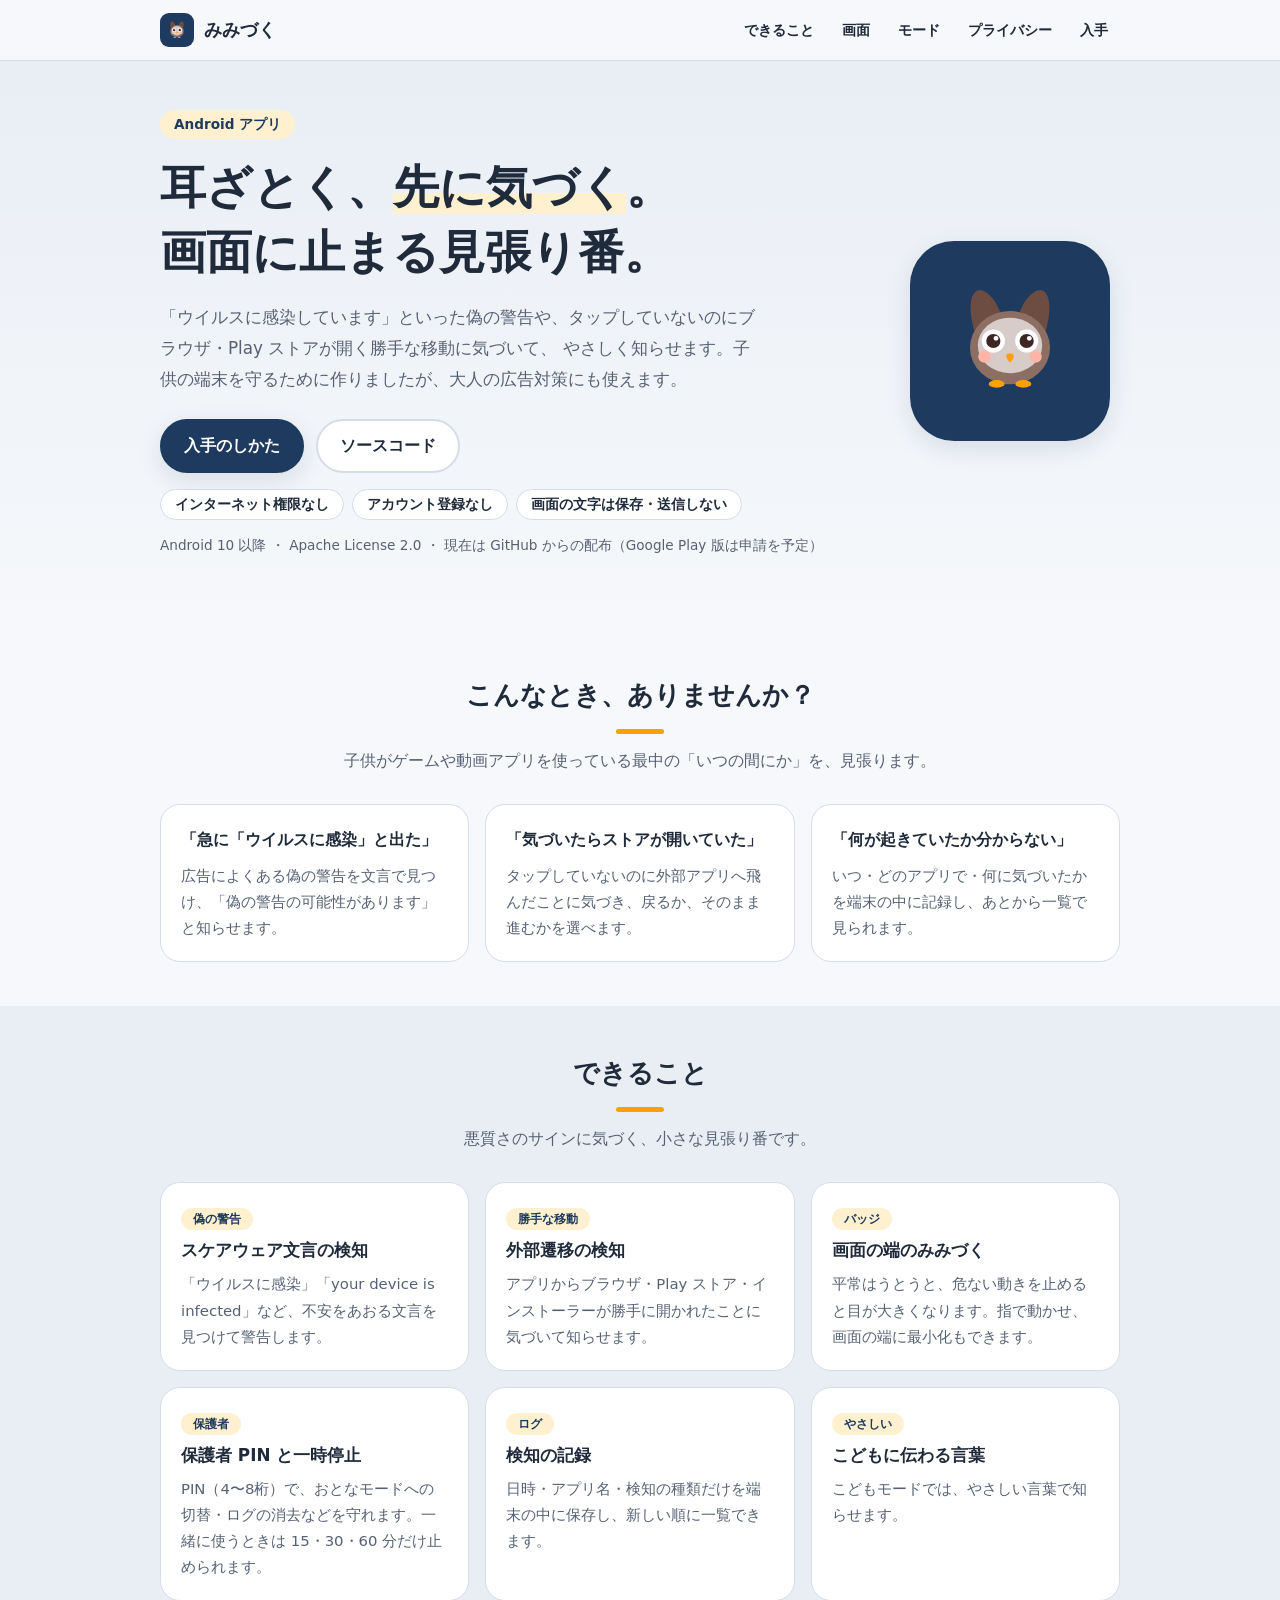
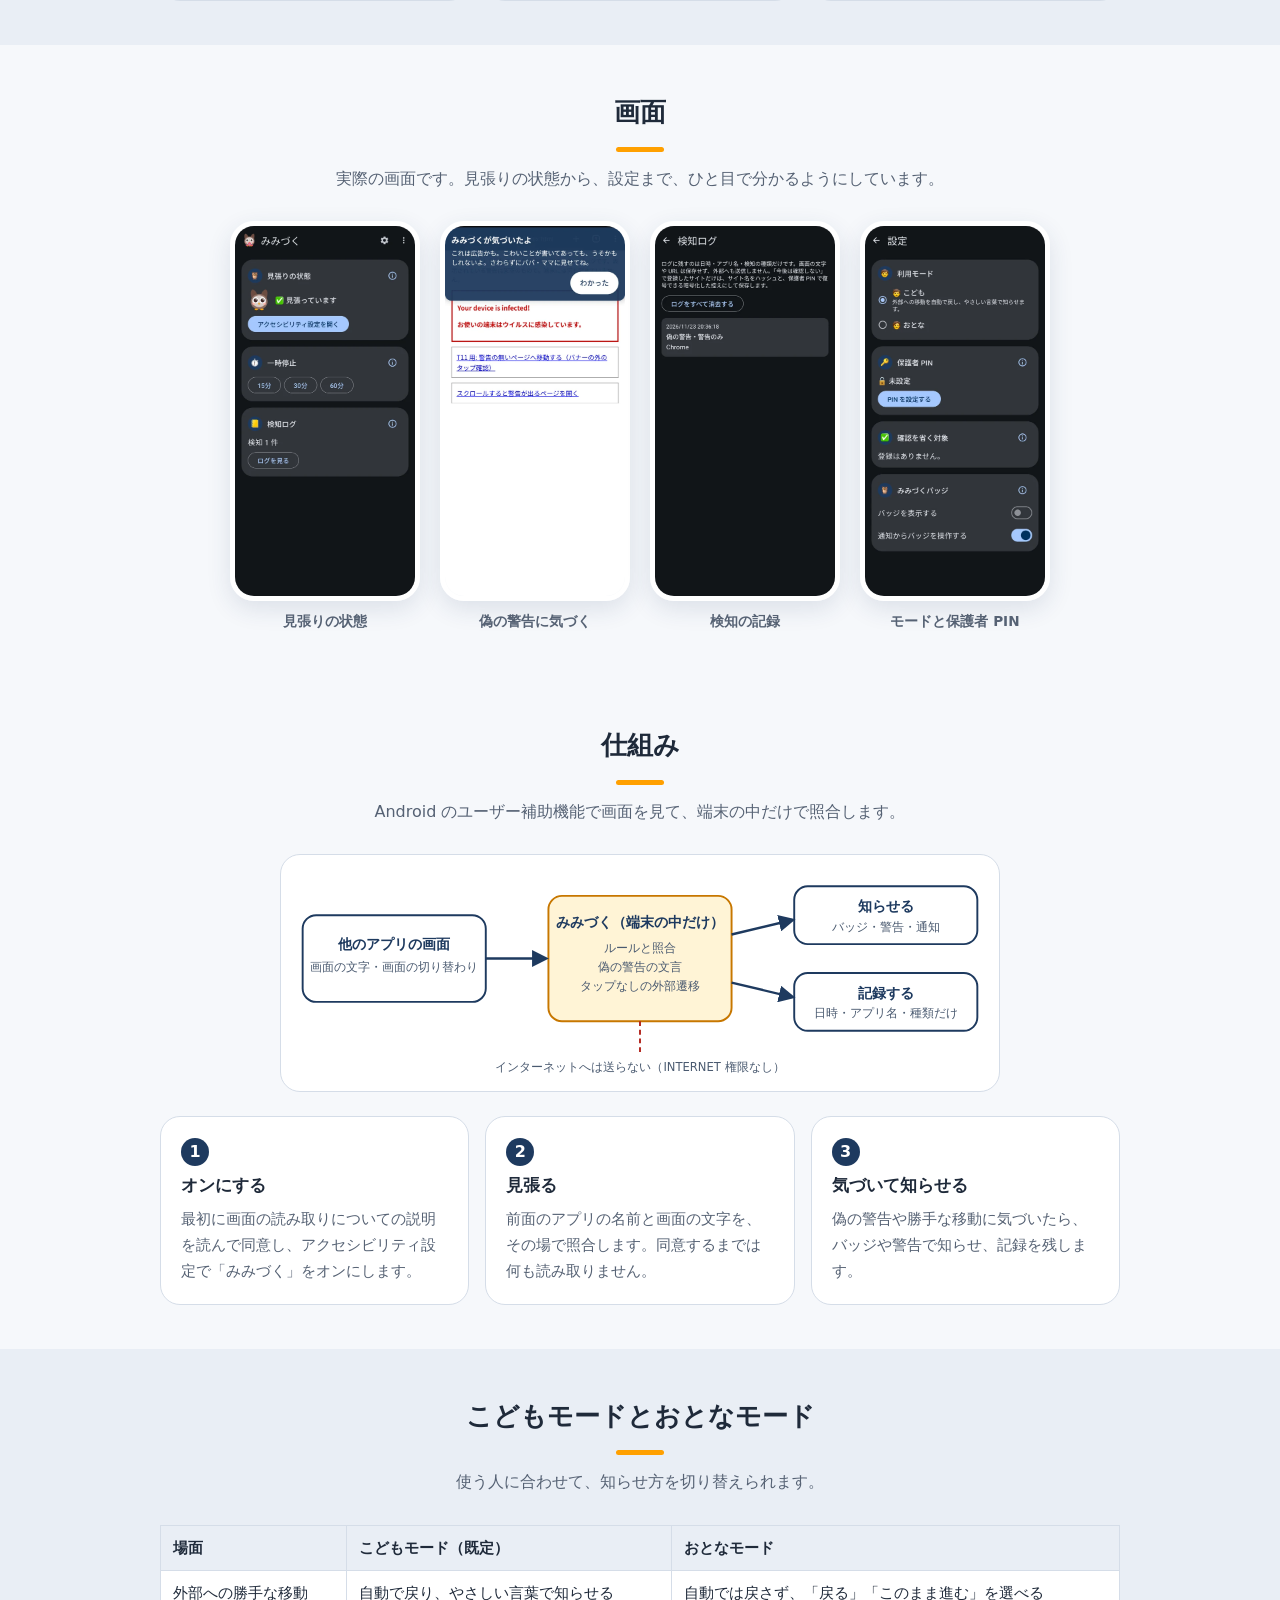
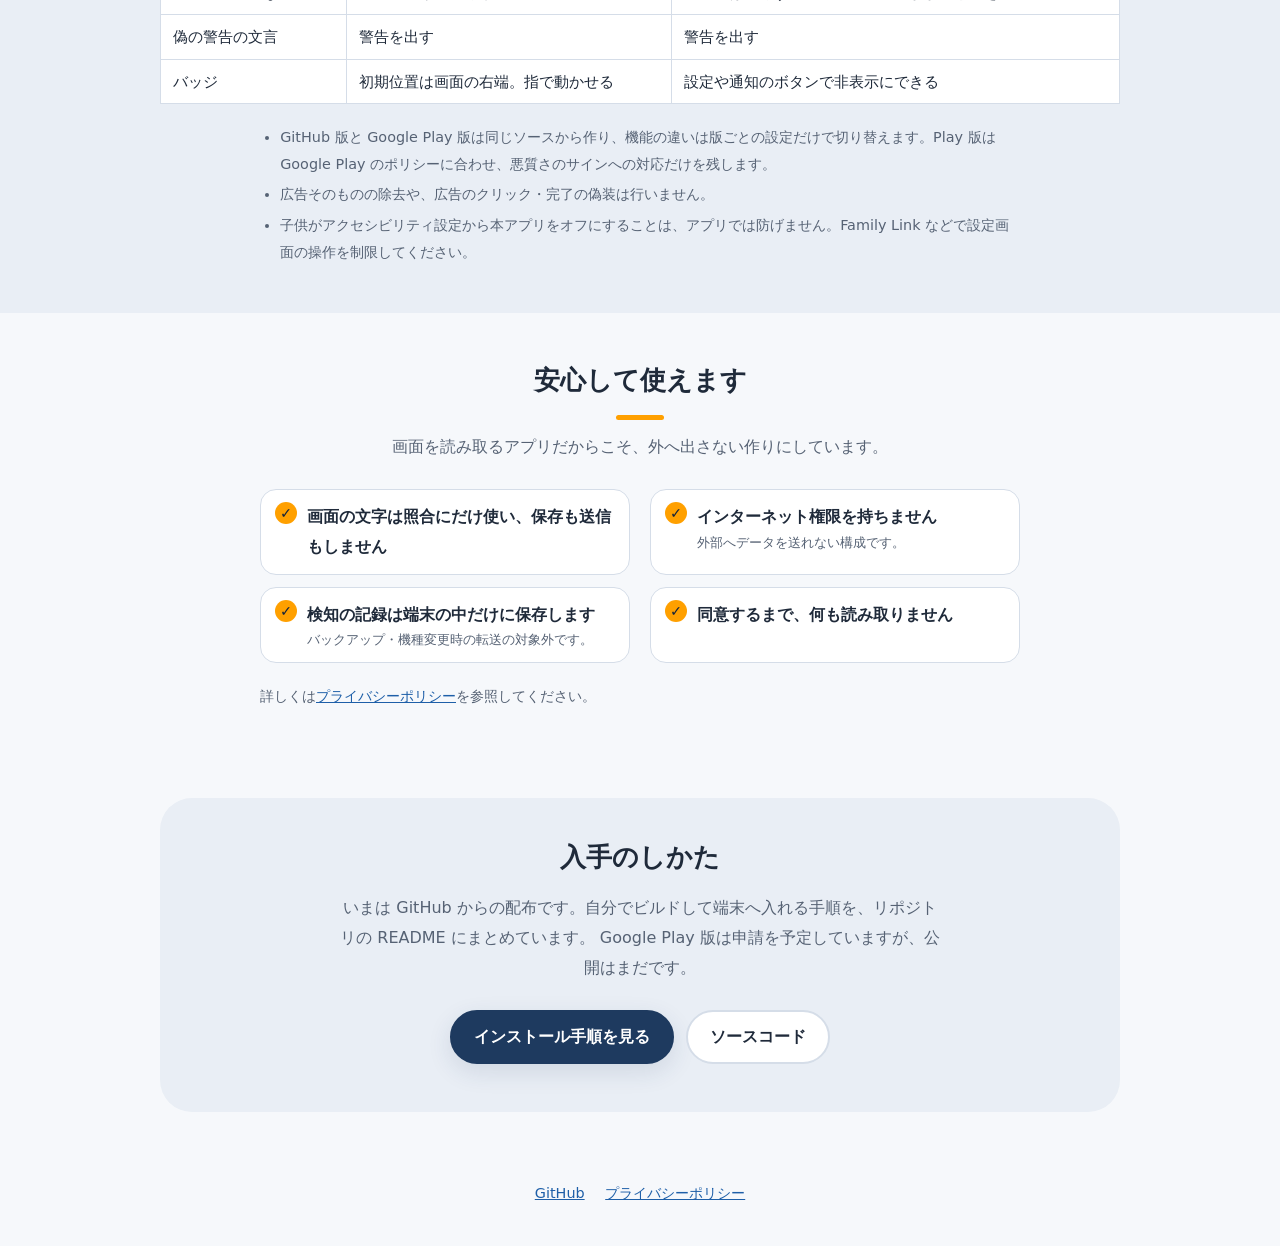
==== index.html @ d2d9d76d "feat: みみづくの紹介サイトと実機スクリーンショットを追加 (BL-100 / BL-101) (#25) * docs: 🌐 みみづくの紹介サイト（site/）を追加  ikumemo・sesa" ====
<!doctype html>
<!--
  みみづくの紹介ページ。公開の手順は site/README.md。
  外部フォント・外部スクリプト・アクセス解析は読み込まない（閲覧者の情報を第三者へ送らないため）。
-->
<html lang="ja">
<head>
  <meta charset="utf-8">
  <meta name="viewport" content="width=device-width, initial-scale=1">
  <title>みみづく — 偽の警告・勝手な移動に気づく見張り番</title>
  <meta name="description" content="「ウイルスに感染」などの偽の警告や、広告による勝手なブラウザ・ストアへの移動に気づいて知らせる Android アプリ。子供の端末を守るために作りました。">
  <meta name="theme-color" content="#1E3A5F">
  <meta property="og:type" content="website">
  <meta property="og:url" content="https://filderschoice.github.io/mimiduku/">
  <link rel="canonical" href="https://filderschoice.github.io/mimiduku/">
  <meta property="og:title" content="みみづく">
  <meta property="og:description" content="偽の警告や勝手な移動に気づいて知らせる、Android の見張り番。（Android）">
  <meta property="og:locale" content="ja_JP">
  <meta property="og:site_name" content="みみづく">
  <link rel="icon" href="assets/icon.svg" type="image/svg+xml">
  <link rel="stylesheet" href="style.css">
</head>
<body>
  <header class="site-header">
    <div class="container">
      <a class="brand" href="#top">
        <img src="assets/icon.svg" alt="" width="34" height="34">
        <span>みみづく</span>
      </a>
      <nav class="nav" aria-label="ページ内の移動">
        <a href="#features">できること</a>
        <a href="#screens">画面</a>
        <a href="#modes">モード</a>
        <a href="#privacy">プライバシー</a>
        <a href="#get">入手</a>
      </nav>
    </div>
  </header>

  <main id="top">
    <section class="hero">
      <div class="container hero-grid">
        <div>
          <span class="eyebrow">Android アプリ</span>
          <h1>耳ざとく、<em>先に気づく</em>。<br>画面に止まる見張り番。</h1>
          <p class="lead">
            「ウイルスに感染しています」といった偽の警告や、タップしていないのにブラウザ・Play ストアが開く勝手な移動に気づいて、
            やさしく知らせます。子供の端末を守るために作りましたが、大人の広告対策にも使えます。
          </p>
          <div class="actions">
            <a class="button primary" href="#get">入手のしかた</a>
            <a class="button" href="https://github.com/filderschoice/mimiduku">ソースコード</a>
          </div>
          <ul class="chips">
            <li>インターネット権限なし</li>
            <li>アカウント登録なし</li>
            <li>画面の文字は保存・送信しない</li>
          </ul>
          <p class="meta">Android 10 以降 ・ Apache License 2.0 ・ 現在は GitHub からの配布（Google Play 版は申請を予定）</p>
        </div>
        <img class="hero-icon" src="assets/icon.svg" alt="みみづくのアイコン。紺の背景に、くちばしの黄色い茶色のみみづく" width="200" height="200">
      </div>
    </section>

    <section id="scenes">
      <div class="container">
        <h2>こんなとき、ありませんか？</h2>
        <p class="section-lead">子供がゲームや動画アプリを使っている最中の「いつの間にか」を、見張ります。</p>
        <ul class="scenes">
          <li class="scene">
            <q>急に「ウイルスに感染」と出た</q>
            <p>広告によくある偽の警告を文言で見つけ、「偽の警告の可能性があります」と知らせます。</p>
          </li>
          <li class="scene">
            <q>気づいたらストアが開いていた</q>
            <p>タップしていないのに外部アプリへ飛んだことに気づき、戻るか、そのまま進むかを選べます。</p>
          </li>
          <li class="scene">
            <q>何が起きていたか分からない</q>
            <p>いつ・どのアプリで・何に気づいたかを端末の中に記録し、あとから一覧で見られます。</p>
          </li>
        </ul>
      </div>
    </section>

    <section id="features" class="alt">
      <div class="container">
        <h2>できること</h2>
        <p class="section-lead">悪質さのサインに気づく、小さな見張り番です。</p>
        <ul class="features">
          <li class="card">
            <span class="tag">偽の警告</span>
            <h3>スケアウェア文言の検知</h3>
            <p>「ウイルスに感染」「your device is infected」など、不安をあおる文言を見つけて警告します。</p>
          </li>
          <li class="card">
            <span class="tag">勝手な移動</span>
            <h3>外部遷移の検知</h3>
            <p>アプリからブラウザ・Play ストア・インストーラーが勝手に開かれたことに気づいて知らせます。</p>
          </li>
          <li class="card">
            <span class="tag">バッジ</span>
            <h3>画面の端のみみづく</h3>
            <p>平常はうとうと、危ない動きを止めると目が大きくなります。指で動かせ、画面の端に最小化もできます。</p>
          </li>
          <li class="card">
            <span class="tag">保護者</span>
            <h3>保護者 PIN と一時停止</h3>
            <p>PIN（4〜8桁）で、おとなモードへの切替・ログの消去などを守れます。一緒に使うときは 15・30・60 分だけ止められます。</p>
          </li>
          <li class="card">
            <span class="tag">ログ</span>
            <h3>検知の記録</h3>
            <p>日時・アプリ名・検知の種類だけを端末の中に保存し、新しい順に一覧できます。</p>
          </li>
          <li class="card">
            <span class="tag">やさしい</span>
            <h3>こどもに伝わる言葉</h3>
            <p>こどもモードでは、やさしい言葉で知らせます。</p>
          </li>
        </ul>
      </div>
    </section>

    <section id="screens">
      <div class="container">
        <h2>画面</h2>
        <p class="section-lead">実際の画面です。見張りの状態から、設定まで、ひと目で分かるようにしています。</p>
        <ul class="gallery">
          <li>
            <img class="shot" src="assets/screenshots/home.webp" alt="ホーム画面。「見張っています」の表示と、一時停止（15・30・60分）、検知ログの件数が並んでいる" width="540" height="1109" loading="lazy">
            <span>見張りの状態</span>
          </li>
          <li>
            <img class="shot" src="assets/screenshots/warn.webp" alt="ブラウザに「Your device is infected!」と出ているテストページの上に、みみづくの「気づいたよ」の警告が重なっている" width="540" height="1109" loading="lazy">
            <span>偽の警告に気づく</span>
          </li>
          <li>
            <img class="shot" src="assets/screenshots/log.webp" alt="検知ログの画面。日時と「偽の警告・警告のみ」と、検知したアプリ名が1件並んでいる" width="540" height="1109" loading="lazy">
            <span>検知の記録</span>
          </li>
          <li>
            <img class="shot" src="assets/screenshots/settings.webp" alt="設定の画面。利用モード（こども・おとな）、保護者 PIN、確認を省く対象、バッジの設定がある" width="540" height="1109" loading="lazy">
            <span>モードと保護者 PIN</span>
          </li>
        </ul>
      </div>
    </section>

    <section id="how">
      <div class="container">
        <h2>仕組み</h2>
        <p class="section-lead">Android のユーザー補助機能で画面を見て、端末の中だけで照合します。</p>
        <img class="diagram" src="assets/how-it-works.svg" alt="仕組みの図解（実画面ではありません）。他のアプリの画面の文字と切り替わりを、端末の中でみみづくがルールと照合し、バッジ・警告・通知で知らせ、検知の記録を端末の中に残す。インターネットへは送らない" width="720" height="220">
        <ol class="steps">
          <li><h3>オンにする</h3><p>最初に画面の読み取りについての説明を読んで同意し、アクセシビリティ設定で「みみづく」をオンにします。</p></li>
          <li><h3>見張る</h3><p>前面のアプリの名前と画面の文字を、その場で照合します。同意するまでは何も読み取りません。</p></li>
          <li><h3>気づいて知らせる</h3><p>偽の警告や勝手な移動に気づいたら、バッジや警告で知らせ、記録を残します。</p></li>
        </ol>
      </div>
    </section>

    <section id="modes" class="alt">
      <div class="container">
        <h2>こどもモードとおとなモード</h2>
        <p class="section-lead">使う人に合わせて、知らせ方を切り替えられます。</p>
        <div class="table-wrap">
          <table>
            <thead><tr><th>場面</th><th>こどもモード（既定）</th><th>おとなモード</th></tr></thead>
            <tbody>
              <tr><td>外部への勝手な移動</td><td>自動で戻り、やさしい言葉で知らせる</td><td>自動では戻さず、「戻る」「このまま進む」を選べる</td></tr>
              <tr><td>偽の警告の文言</td><td>警告を出す</td><td>警告を出す</td></tr>
              <tr><td>バッジ</td><td>初期位置は画面の右端。指で動かせる</td><td>設定や通知のボタンで非表示にできる</td></tr>
            </tbody>
          </table>
        </div>
        <ul class="note">
          <li>GitHub 版と Google Play 版は同じソースから作り、機能の違いは版ごとの設定だけで切り替えます。Play 版は Google Play のポリシーに合わせ、悪質さのサインへの対応だけを残します。</li>
          <li>広告そのものの除去や、広告のクリック・完了の偽装は行いません。</li>
          <li>子供がアクセシビリティ設定から本アプリをオフにすることは、アプリでは防げません。Family Link などで設定画面の操作を制限してください。</li>
        </ul>
      </div>
    </section>

    <section id="privacy">
      <div class="container">
        <h2>安心して使えます</h2>
        <p class="section-lead">画面を読み取るアプリだからこそ、外へ出さない作りにしています。</p>
        <ul class="relief-list">
          <li>画面の文字は照合にだけ使い、保存も送信もしません</li>
          <li>インターネット権限を持ちません<small>外部へデータを送れない構成です。</small></li>
          <li>検知の記録は端末の中だけに保存します<small>バックアップ・機種変更時の転送の対象外です。</small></li>
          <li>同意するまで、何も読み取りません</li>
        </ul>
        <p class="note">詳しくは<a href="https://github.com/filderschoice/mimiduku/blob/main/docs/PRIVACY.md">プライバシーポリシー</a>を参照してください。</p>
      </div>
    </section>

    <section id="get" class="closing">
      <div class="container">
        <div class="closing-box">
          <h2>入手のしかた</h2>
          <p class="section-lead">
            いまは GitHub からの配布です。自分でビルドして端末へ入れる手順を、リポジトリの README にまとめています。
            Google Play 版は申請を予定していますが、公開はまだです。
          </p>
          <div class="actions">
            <a class="button primary" href="https://github.com/filderschoice/mimiduku#インストールサイドロード">インストール手順を見る</a>
            <a class="button" href="https://github.com/filderschoice/mimiduku">ソースコード</a>
          </div>
        </div>
      </div>
    </section>
  </main>

  <footer class="site-footer">
    <div class="container">
      <a href="https://github.com/filderschoice/mimiduku">GitHub</a>
      <a href="https://github.com/filderschoice/mimiduku/blob/main/docs/PRIVACY.md">プライバシーポリシー</a>
    </div>
  </footer>
</body>
</html>
---- style.css ----
/* みみづく紹介ページの共通スタイル。外部フォント・外部スクリプトは読み込まない。
   色はアプリのアイコン（紺の背景・茶色のみみづく・琥珀色のくちばし）から取っている。
   ライト／ダークは閲覧者の OS の設定に従う。 */
:root {
  --accent: #1e3a5f;
  --accent-strong: #1e3a5f;
  --on-accent: #ffffff;
  --amber: #ffa000;
  --amber-soft: #fff1cf;
  --bg: #f6f8fb;
  --bg-alt: #e9eef5;
  --surface: #ffffff;
  --text: #1f2a3a;
  --muted: #566274;
  --border: #d5dde8;
  --link: #1e5fa8;
  --shadow: 0 8px 24px rgba(30, 58, 95, 0.12);
  --radius: 20px;
  --max: 960px;
  --font: system-ui, -apple-system, "Segoe UI", "Hiragino Sans", "Noto Sans JP", "Yu Gothic UI", sans-serif;
  color-scheme: light dark;
}
@media (prefers-color-scheme: dark) {
  :root {
    --accent: #ffb938;
    --accent-strong: #ffd27a;
    --on-accent: #14233a;
    --amber-soft: #3a2f14;
    --bg: #0f1a2b;
    --bg-alt: #16263d;
    --surface: #1a2c47;
    --text: #e8eef7;
    --muted: #a9b6c9;
    --border: #2b4064;
    --link: #8ec1ff;
    --shadow: 0 8px 24px rgba(0, 0, 0, 0.4);
  }
}

*, *::before, *::after { box-sizing: border-box; }
html { scroll-behavior: smooth; }
body { margin: 0; background: var(--bg); color: var(--text); font-family: var(--font); line-height: 1.85; }
a { color: var(--link); }
img, svg { max-width: 100%; height: auto; }
.container { width: min(100% - 32px, var(--max)); margin-inline: auto; }

.site-header { background: var(--bg); border-bottom: 1px solid var(--border); position: sticky; top: 0; z-index: 10; }
.site-header .container { display: flex; align-items: center; gap: 16px; min-height: 60px; }
.brand { display: flex; align-items: center; gap: 10px; font-weight: 800; font-size: 1.1rem; color: var(--text); text-decoration: none; }
.brand img { width: 34px; height: 34px; border-radius: 9px; }
.nav { margin-left: auto; display: flex; gap: 4px; flex-wrap: wrap; }
.nav a { font-size: 0.9rem; font-weight: 700; text-decoration: none; padding: 4px 12px; border-radius: 999px; color: var(--text); }
.nav a:hover { background: var(--bg-alt); }

.hero { padding: 48px 0 56px; background: linear-gradient(180deg, var(--bg-alt) 0%, var(--bg) 100%); }
.hero-grid { display: grid; grid-template-columns: minmax(0, 1fr) 220px; gap: 32px; align-items: center; }
.eyebrow { display: inline-block; font-size: 0.85rem; font-weight: 800; color: var(--accent-strong); background: var(--amber-soft); border-radius: 999px; padding: 2px 14px; }
.hero h1 { font-size: clamp(1.9rem, 5.5vw, 2.9rem); line-height: 1.4; margin: 16px 0; }
.hero h1 em { font-style: normal; background: linear-gradient(transparent 62%, var(--amber-soft) 62%); }
.lead { font-size: 1.05rem; color: var(--muted); max-width: 36em; }
.hero-icon { justify-self: center; width: 200px; height: 200px; border-radius: 44px; box-shadow: var(--shadow); }
.actions { display: flex; flex-wrap: wrap; gap: 12px; margin: 24px 0 12px; }
.button { display: inline-block; padding: 10px 22px; border: 2px solid var(--border); border-radius: 999px; background: var(--surface); color: var(--text); text-decoration: none; font-weight: 700; }
.button.primary { background: var(--accent); border-color: var(--accent); color: var(--on-accent); box-shadow: var(--shadow); }
.meta { font-size: 0.85rem; color: var(--muted); }
.chips { display: flex; flex-wrap: wrap; gap: 8px; margin: 16px 0 0; padding: 0; list-style: none; }
.chips li { font-size: 0.85rem; font-weight: 700; padding: 2px 14px; border-radius: 999px; background: var(--surface); border: 1px solid var(--border); }

section { padding: 44px 0; }
h2 { font-size: 1.6rem; margin: 0 0 8px; text-align: center; }
h2::after { content: ""; display: block; width: 48px; height: 5px; margin: 10px auto 0; border-radius: 999px; background: var(--amber); }
.section-lead { color: var(--muted); margin: 12px auto 28px; text-align: center; max-width: 38em; }

.scenes, .features, .steps { list-style: none; margin: 0; padding: 0; display: grid; gap: 16px; grid-template-columns: repeat(3, minmax(0, 1fr)); }
.steps { counter-reset: step; margin-top: 24px; }
.card, .scene, .steps li { background: var(--surface); border: 1px solid var(--border); border-radius: var(--radius); padding: 20px; height: 100%; }
.scene q { display: block; font-weight: 800; margin-bottom: 8px; quotes: "「" "」"; }
.scene p, .card p, .steps p { margin: 0; color: var(--muted); font-size: 0.93rem; line-height: 1.75; }
.card h3, .steps h3 { margin: 6px 0 8px; font-size: 1.05rem; line-height: 1.5; }
.tag { display: inline-block; font-size: 0.75rem; font-weight: 800; color: var(--accent-strong); background: var(--amber-soft); border-radius: 999px; padding: 0 12px; }
.steps li::before { counter-increment: step; content: counter(step); display: inline-block; width: 28px; height: 28px; line-height: 28px; text-align: center; border-radius: 50%; background: var(--accent); color: var(--on-accent); font-weight: 800; }

.alt { background: var(--bg-alt); }
.diagram { display: block; margin: 0 auto; width: min(100%, 720px); background: #ffffff; border: 1px solid var(--border); border-radius: var(--radius); padding: 12px; }

/* 画面ギャラリー: 同じ縦横比の実機スクリーンショットをそろえて並べる（幅 540px の画像を 2 倍の解像度として使う） */
.gallery { display: grid; grid-template-columns: repeat(4, minmax(0, 190px)); justify-content: center; gap: 20px; margin: 0; padding: 0; list-style: none; }
.gallery li { text-align: center; color: var(--muted); font-size: 0.85rem; font-weight: 700; }
.shot { display: block; width: 100%; height: auto; border: 5px solid var(--surface); border-radius: 24px; box-shadow: var(--shadow); margin-bottom: 8px; }

.table-wrap { overflow-x: auto; }
table { border-collapse: collapse; width: 100%; background: var(--surface); font-size: 0.92rem; }
th, td { border: 1px solid var(--border); padding: 10px 12px; text-align: left; vertical-align: top; line-height: 1.6; }
th { background: var(--bg-alt); }

.relief-list { list-style: none; margin: 0 auto; padding: 0; display: grid; grid-template-columns: repeat(2, minmax(0, 1fr)); gap: 12px 20px; max-width: 760px; }
.relief-list li { background: var(--surface); border: 1px solid var(--border); border-radius: 16px; padding: 12px 16px 12px 46px; position: relative; font-weight: 700; }
.relief-list li::before { content: "✓"; position: absolute; left: 14px; top: 12px; width: 22px; height: 22px; line-height: 22px; text-align: center; border-radius: 50%; background: var(--amber); color: #14233a; font-size: 0.9rem; }
.relief-list small { display: block; font-weight: 400; color: var(--muted); line-height: 1.6; }
.note { max-width: 760px; margin: 20px auto 0; font-size: 0.9rem; color: var(--muted); }
ul.note { padding-left: 1.4em; }
.note li { margin-bottom: 4px; }

.closing { text-align: center; }
.closing-box { background: var(--bg-alt); border-radius: 32px; padding: 36px 20px; }
.closing-box h2::after { display: none; }
.closing-box .actions { justify-content: center; }

.site-footer { padding: 24px 0 40px; color: var(--muted); font-size: 0.9rem; text-align: center; }
.site-footer a { margin: 0 8px; }

@media (max-width: 800px) {
  .scenes, .features, .steps { grid-template-columns: minmax(0, 1fr); }
  .hero-grid { grid-template-columns: minmax(0, 1fr); }
  .hero-icon { width: 140px; height: 140px; border-radius: 32px; order: -1; justify-self: start; }
  .relief-list { grid-template-columns: minmax(0, 1fr); }
  .gallery { grid-template-columns: repeat(2, minmax(0, 170px)); gap: 16px 12px; }
  .nav a { padding: 4px 8px; }
}
@media (prefers-reduced-motion: reduce) { html { scroll-behavior: auto; } }
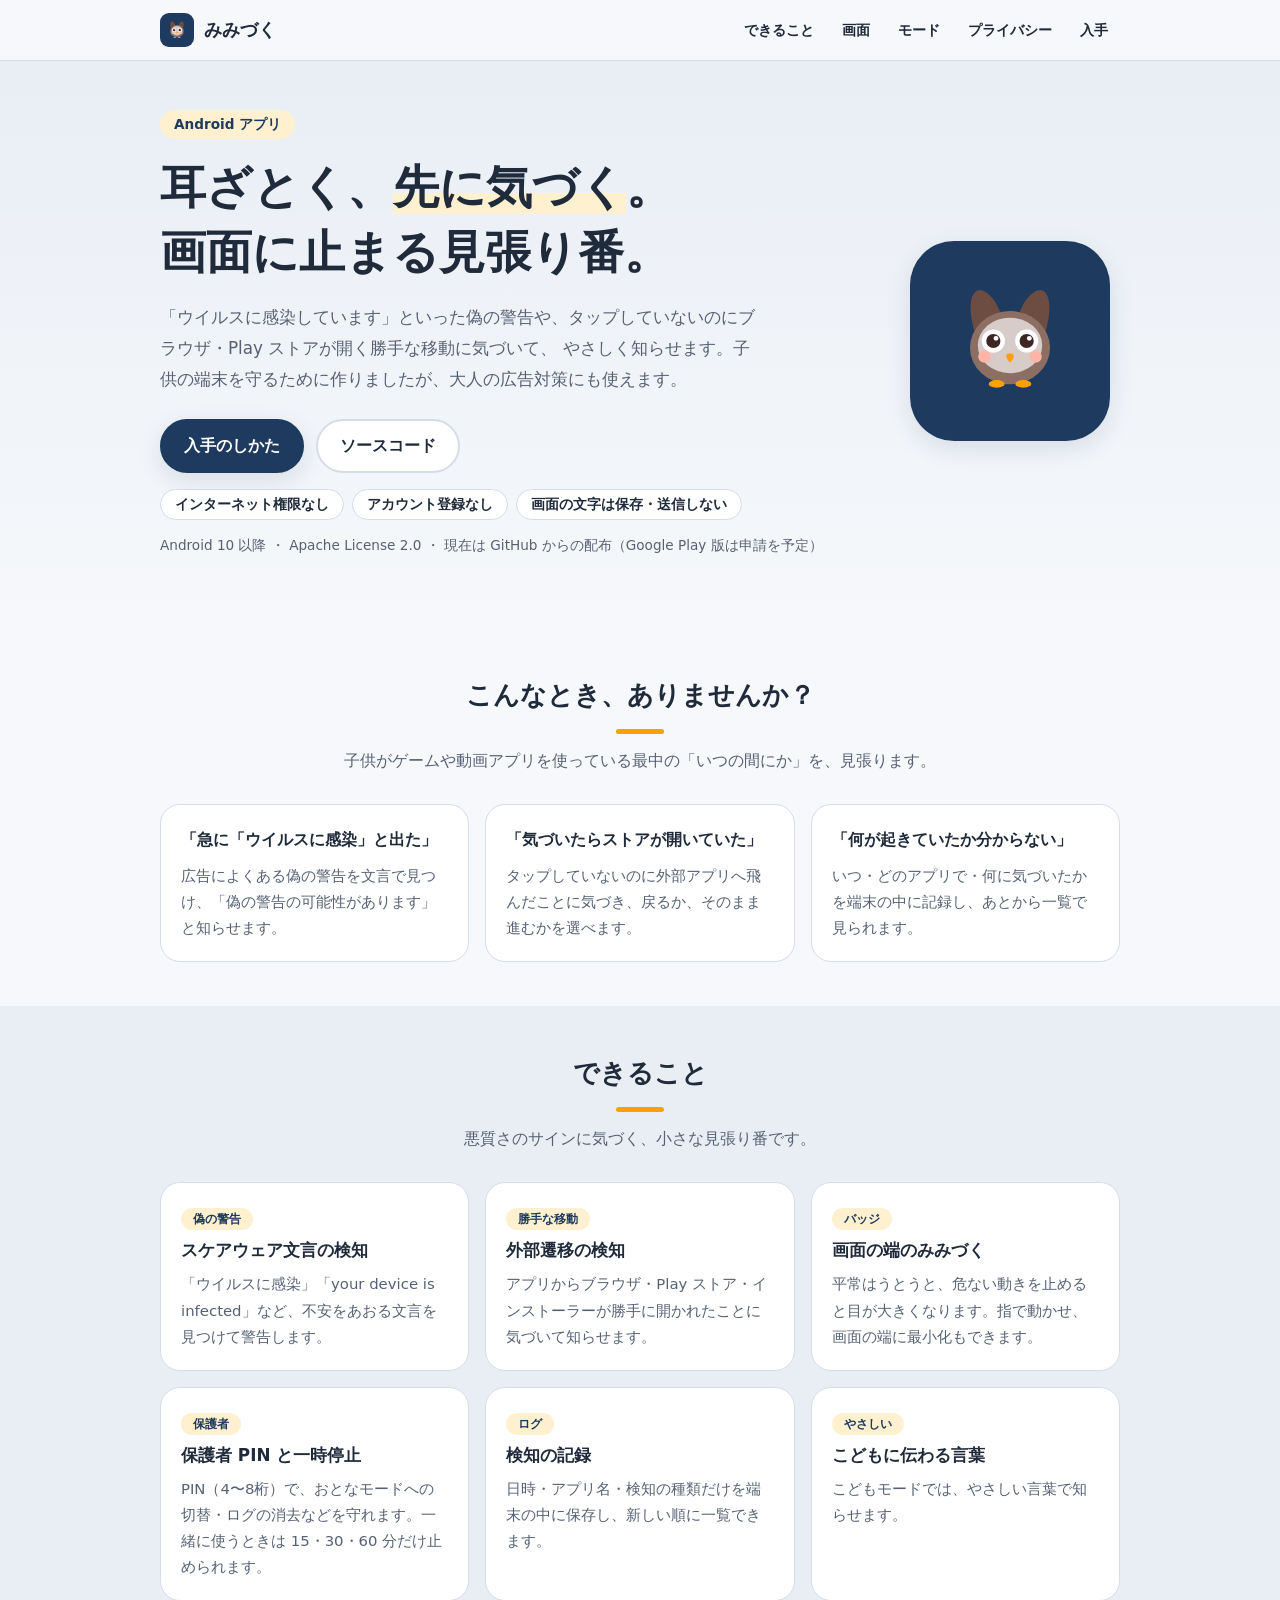
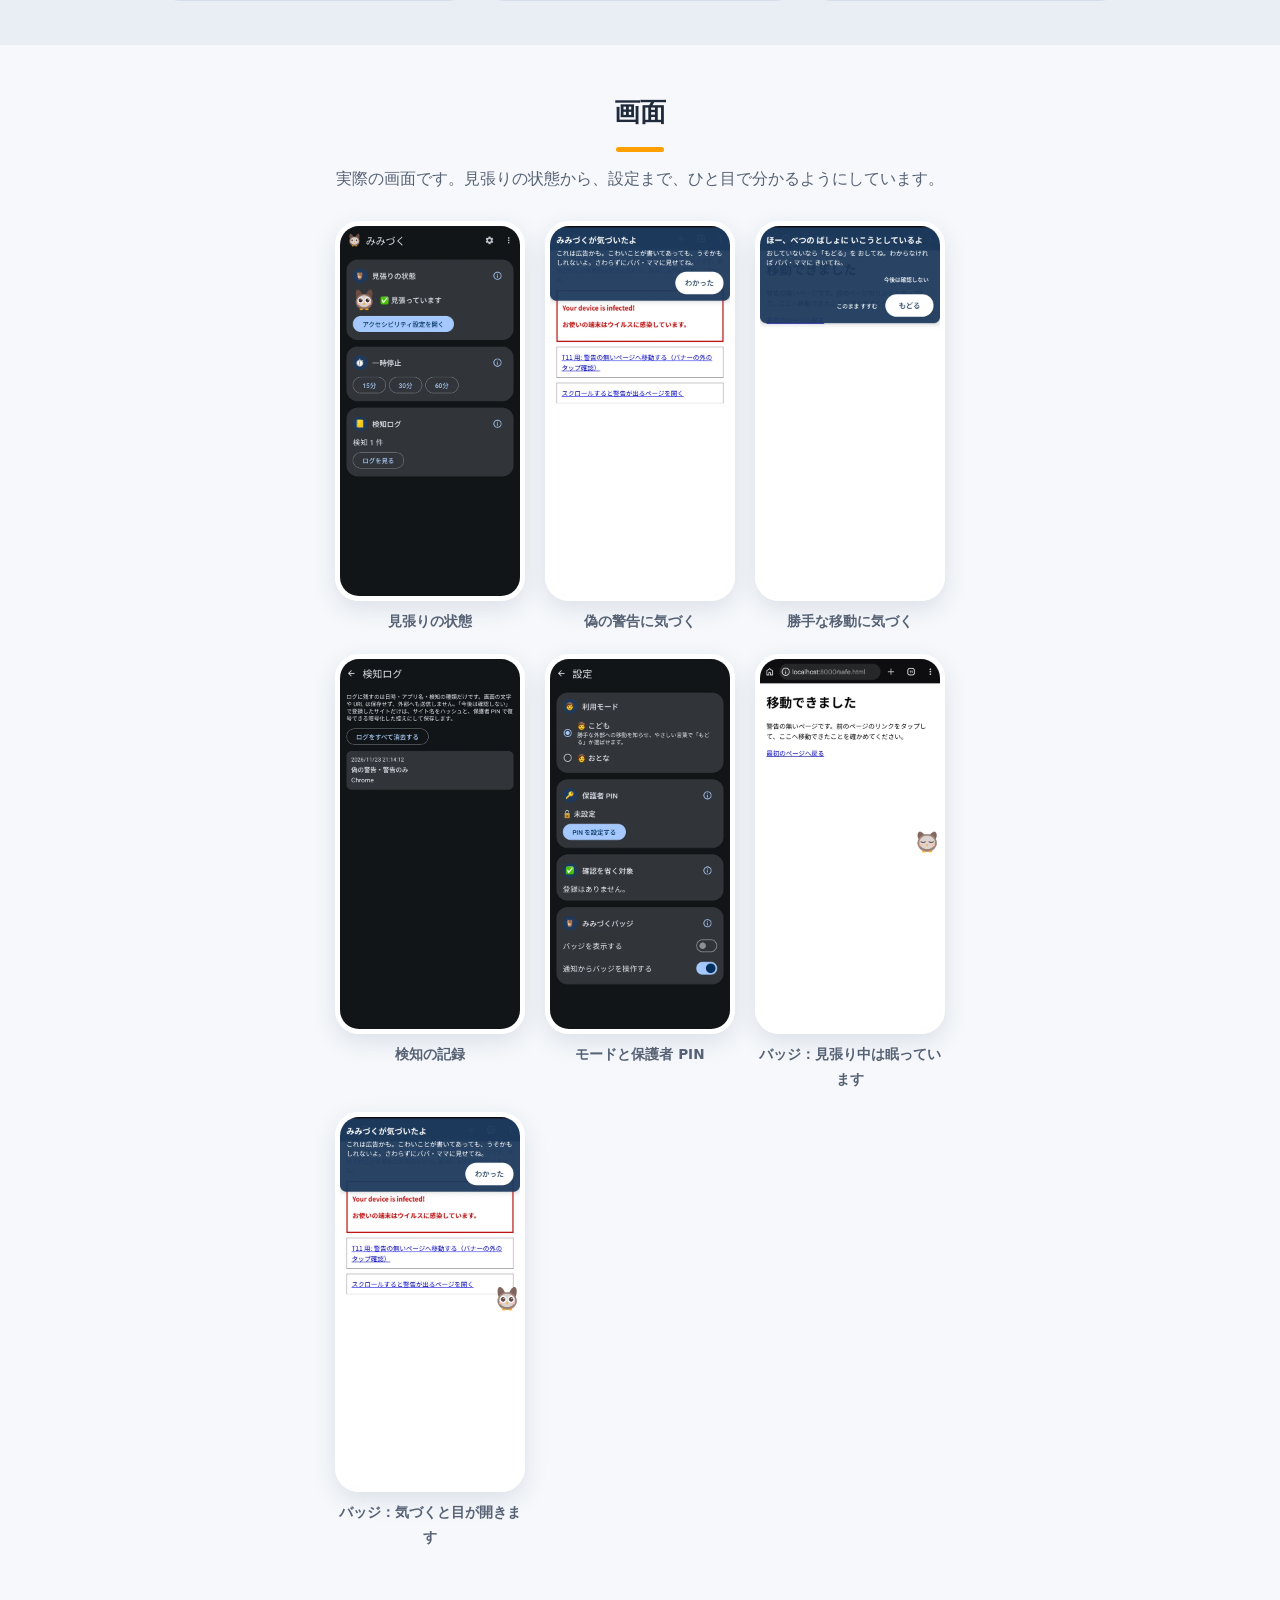
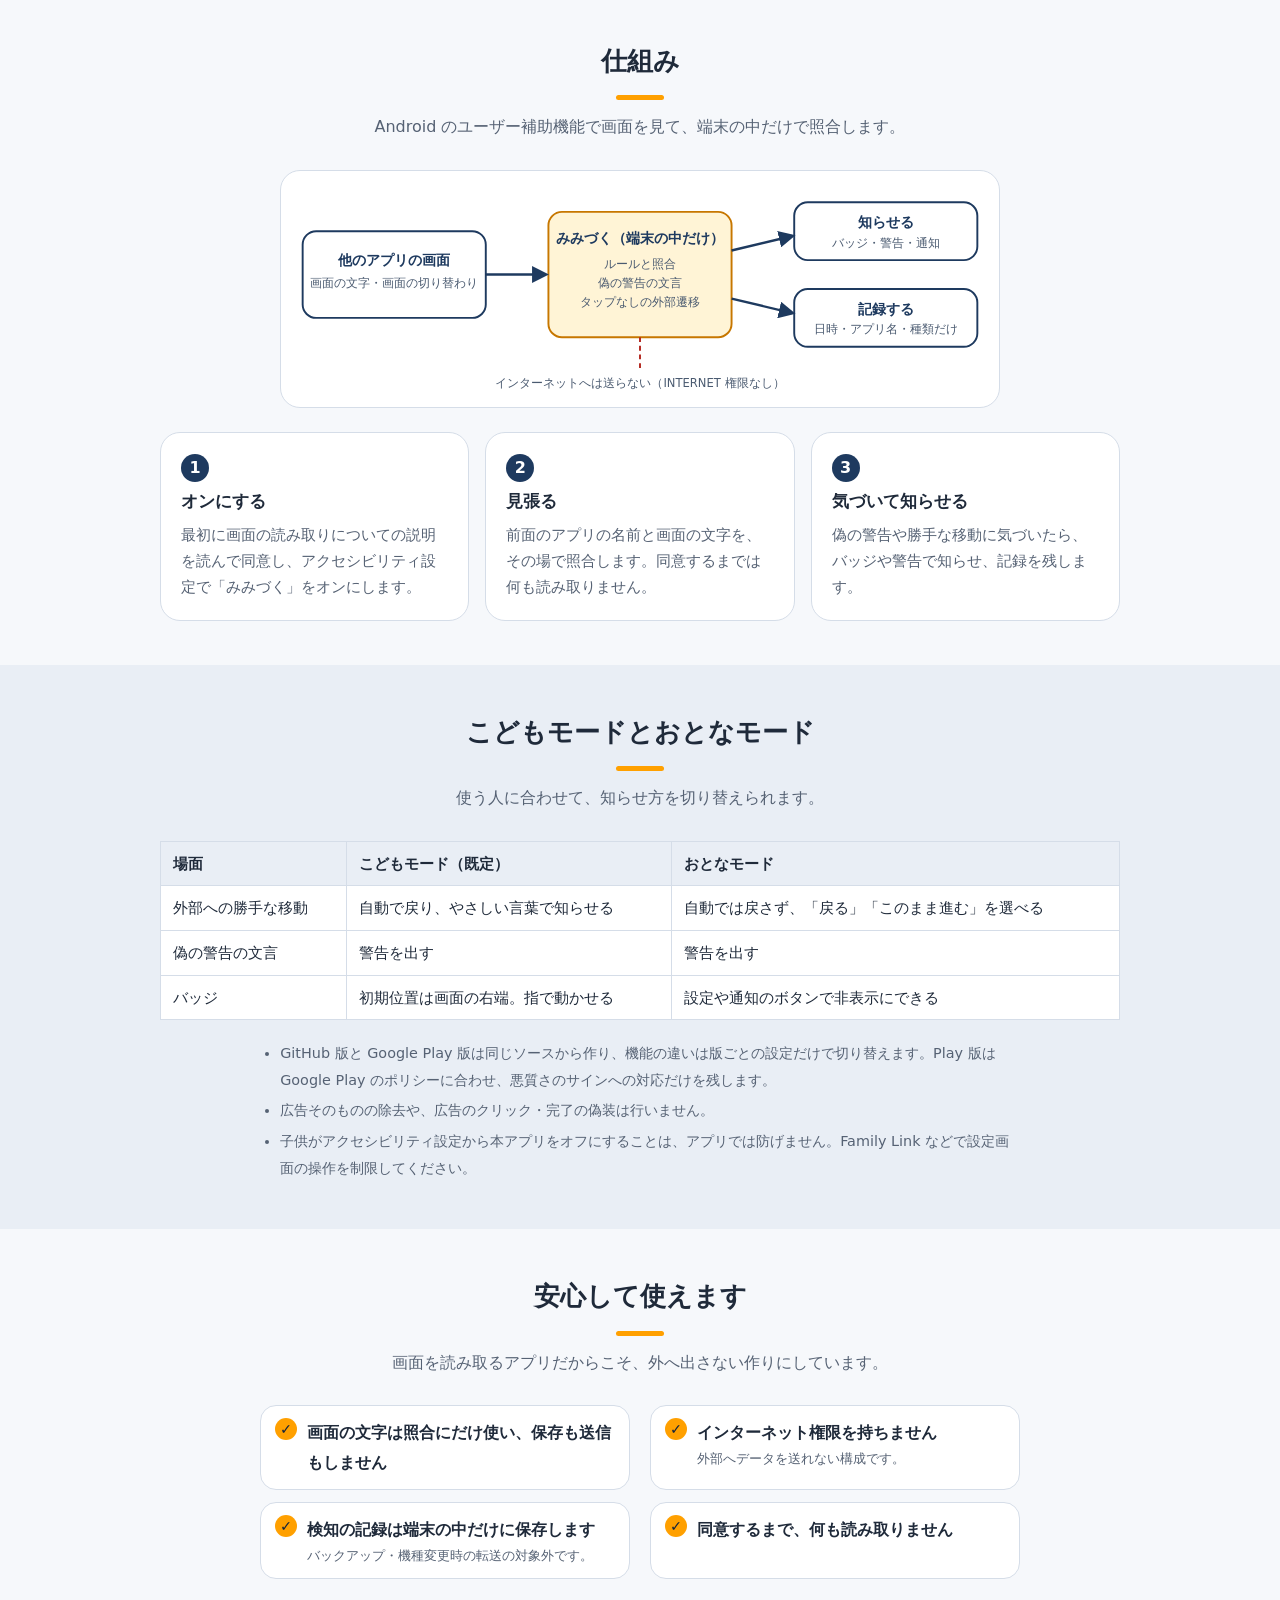
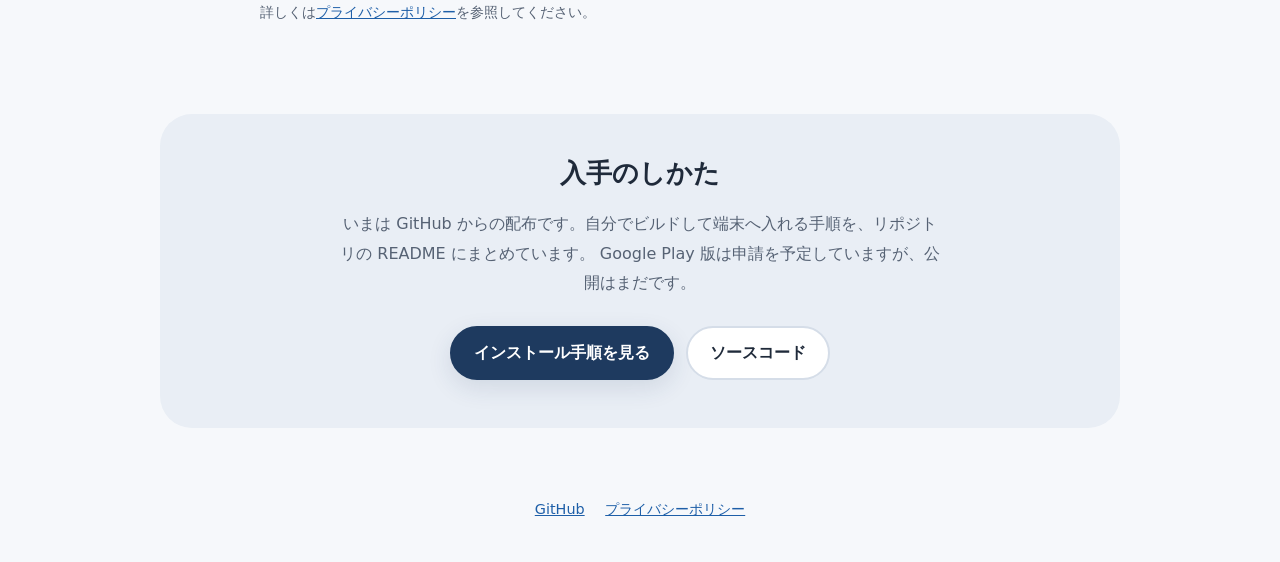
==== commit a8e00825: "docs: Play 公開に向けた掲載画像の作成と公開前の確認 (BL-010 / BL-025 / BL-038 / BL-100) (#27) * feat: 🖼️ Play ストア掲載用のアイコ" ====
--- a/index.html
+++ b/index.html
@@ -136,12 +136,24 @@
             <span>偽の警告に気づく</span>
           </li>
           <li>
+            <img class="shot" src="assets/screenshots/external.webp" alt="ブラウザが勝手に開いたときの確認。「ほー、べつの ばしょに いこうとしているよ」と出て、「もどる」「このまま すすむ」「今後は確認しない」を選べる" width="540" height="1109" loading="lazy">
+            <span>勝手な移動に気づく</span>
+          </li>
+          <li>
             <img class="shot" src="assets/screenshots/log.webp" alt="検知ログの画面。日時と「偽の警告・警告のみ」と、検知したアプリ名が1件並んでいる" width="540" height="1109" loading="lazy">
             <span>検知の記録</span>
           </li>
           <li>
             <img class="shot" src="assets/screenshots/settings.webp" alt="設定の画面。利用モード（こども・おとな）、保護者 PIN、確認を省く対象、バッジの設定がある" width="540" height="1109" loading="lazy">
             <span>モードと保護者 PIN</span>
+          </li>
+          <li>
+            <img class="shot" src="assets/screenshots/badge-idle.webp" alt="ブラウザの画面の右の端に、目を閉じて眠っているみみづくのバッジが出ている" width="540" height="1109" loading="lazy">
+            <span>バッジ：見張り中は眠っています</span>
+          </li>
+          <li>
+            <img class="shot" src="assets/screenshots/badge-alert.webp" alt="警告を検知した直後。警告の上に重なる「気づいたよ」の案内と、目を開いたみみづくのバッジ" width="540" height="1109" loading="lazy">
+            <span>バッジ：気づくと目が開きます</span>
           </li>
         </ul>
       </div>
--- a/style.css
+++ b/style.css
@@ -84,7 +84,7 @@
 .diagram { display: block; margin: 0 auto; width: min(100%, 720px); background: #ffffff; border: 1px solid var(--border); border-radius: var(--radius); padding: 12px; }
 
 /* 画面ギャラリー: 同じ縦横比の実機スクリーンショットをそろえて並べる（幅 540px の画像を 2 倍の解像度として使う） */
-.gallery { display: grid; grid-template-columns: repeat(4, minmax(0, 190px)); justify-content: center; gap: 20px; margin: 0; padding: 0; list-style: none; }
+.gallery { display: grid; grid-template-columns: repeat(3, minmax(0, 190px)); justify-content: center; gap: 20px; margin: 0; padding: 0; list-style: none; }
 .gallery li { text-align: center; color: var(--muted); font-size: 0.85rem; font-weight: 700; }
 .shot { display: block; width: 100%; height: auto; border: 5px solid var(--surface); border-radius: 24px; box-shadow: var(--shadow); margin-bottom: 8px; }
 
